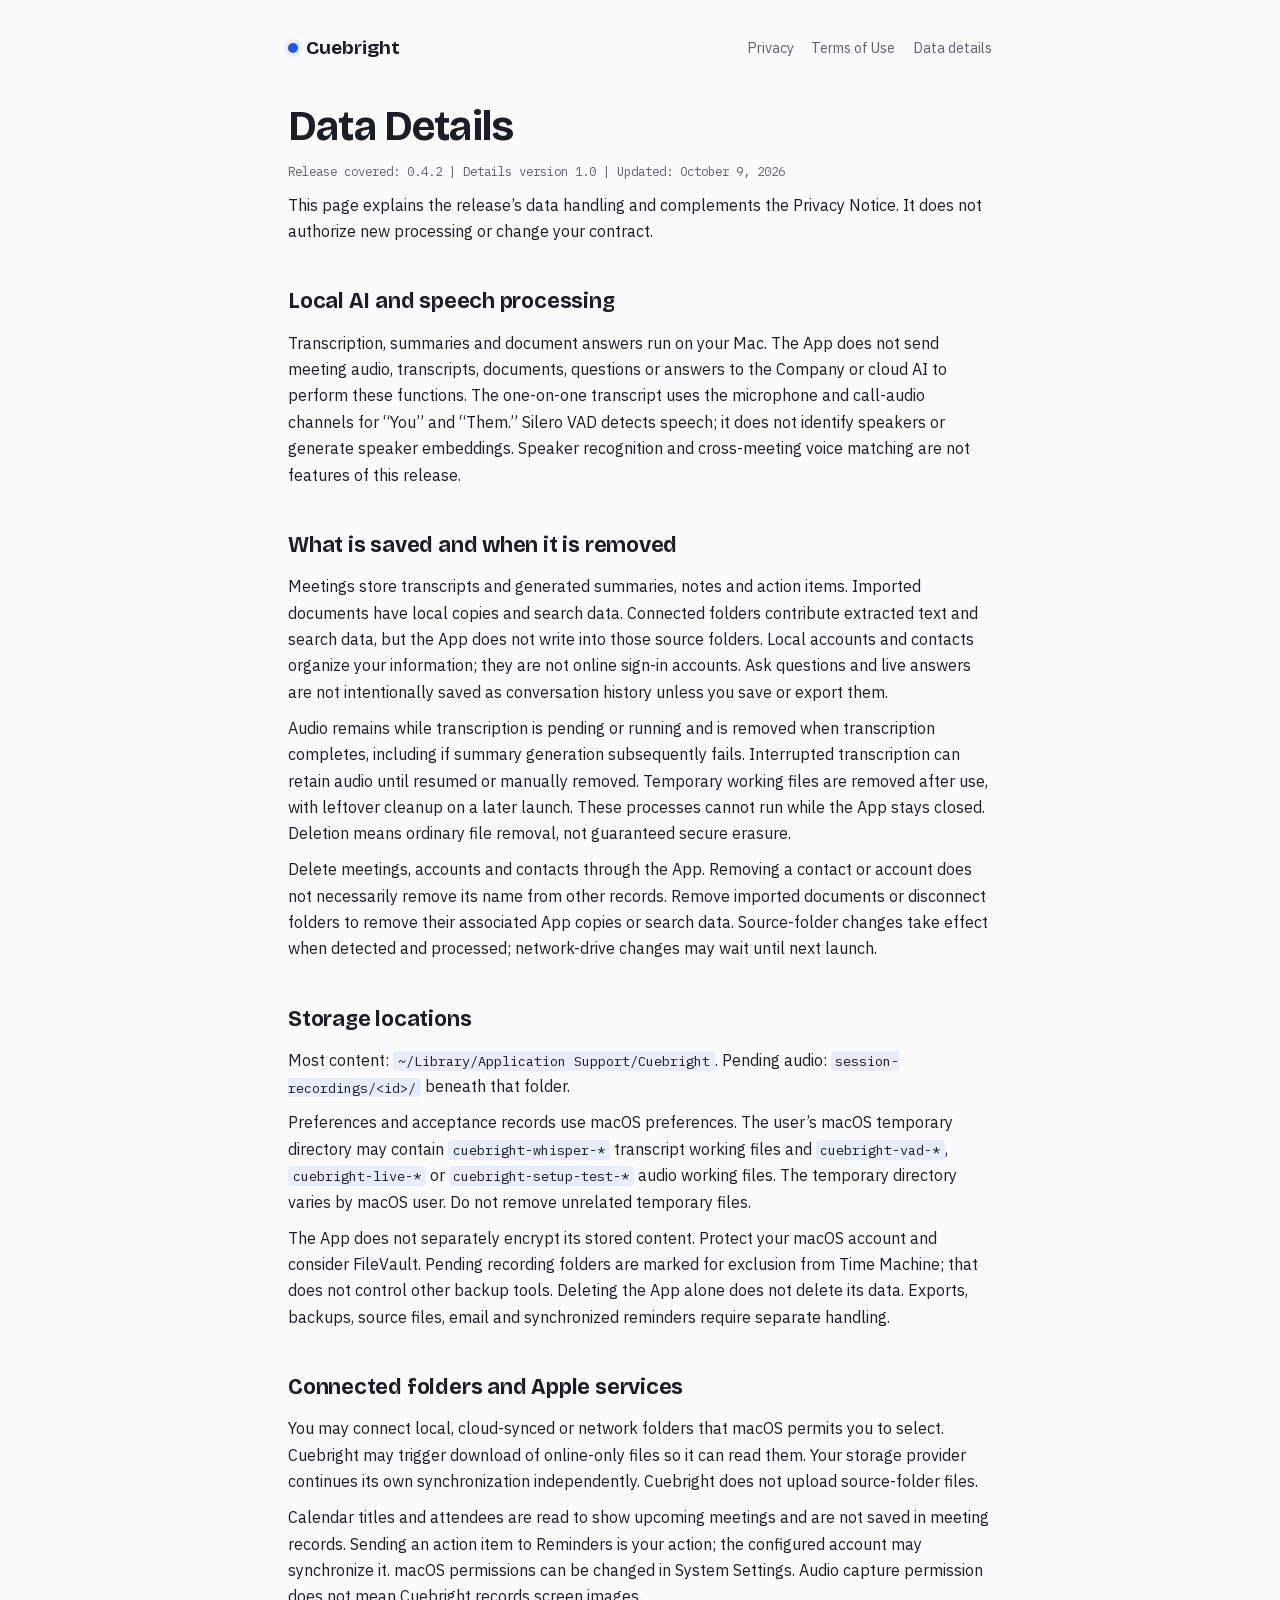
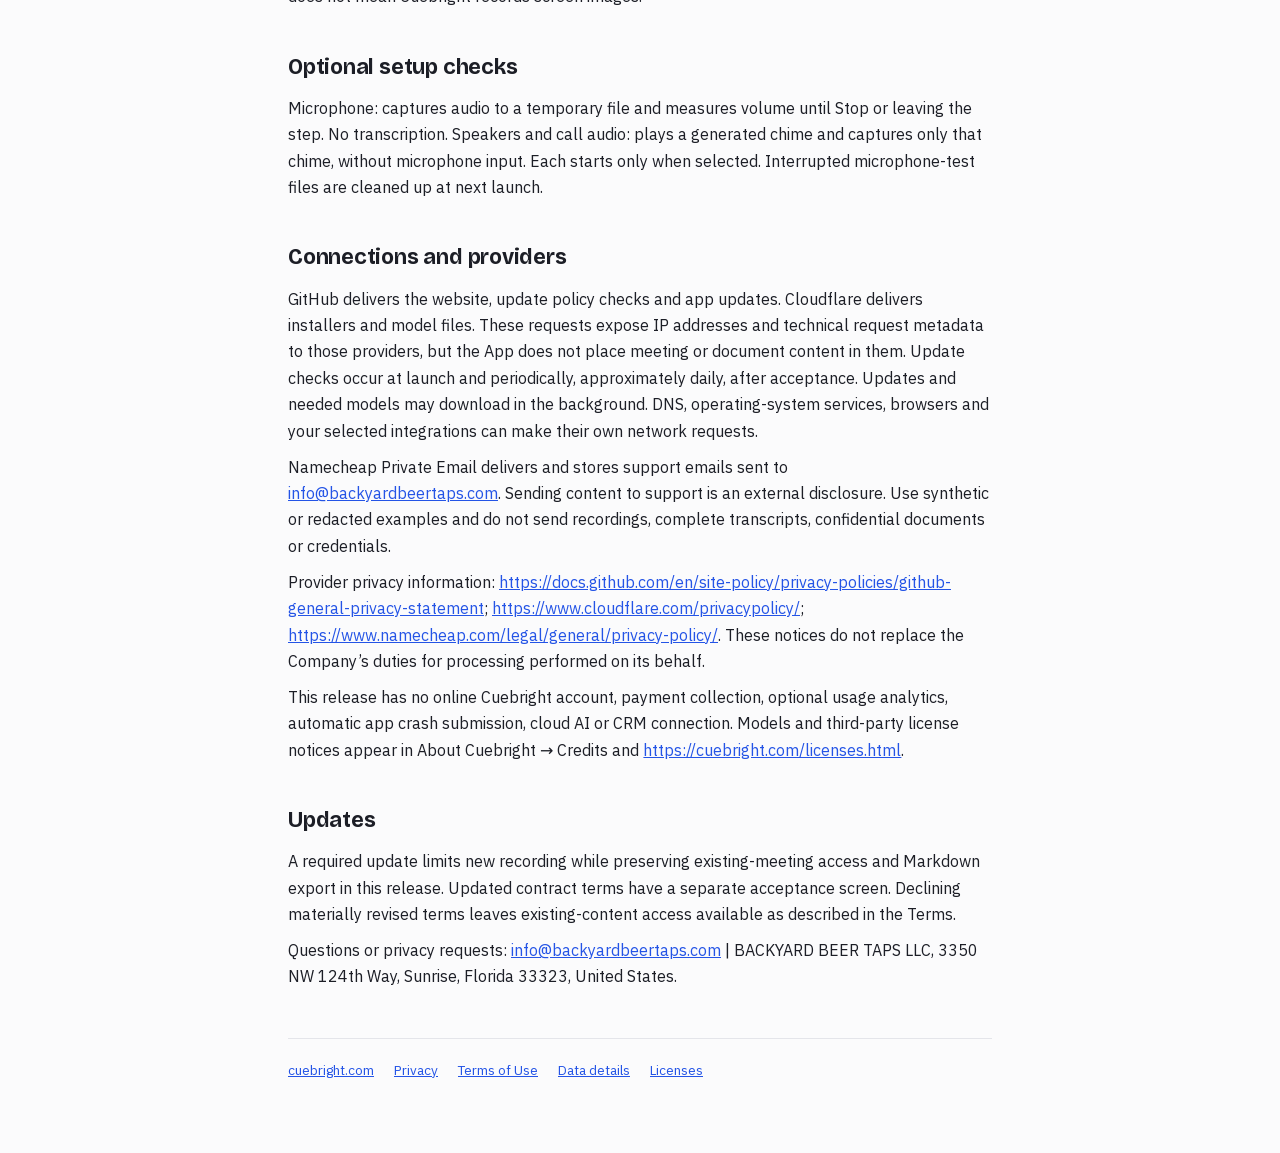
==== docs/data.html @ 8235fa13 "Website: 0.4.2; Terms of Use, Privacy Notice and Data details (effective October 9, 2026)" ====
<!doctype html>
<html lang="en">
<head>
<meta charset="utf-8">
<meta name="viewport" content="width=device-width, initial-scale=1, viewport-fit=cover">
<title>Cuebright Data Details</title>
<meta name="description" content="Release-specific details on what Cuebright stores on your Mac, what it connects to and how to remove it.">
<link rel="stylesheet" href="fonts/fonts.css">
<style>
/* Layout: one reading column with a summary box up top; same tokens as the Cuebright landing page. */
:root {
  --bg: #fbfbfc; --surface: #ffffff; --border: #e4e5ea; --text: #1c1e26; --text-2: #5f6370;
  --accent: #2454e6; --accent-wash: #e8edfc; --todo: #8a5a00; --todo-wash: #fbf0dd;
  --font-display: "Bricolage Grotesque", -apple-system, system-ui, sans-serif;
  --font-body: "IBM Plex Sans", -apple-system, system-ui, sans-serif;
  --font-mono: "IBM Plex Mono", ui-monospace, Menlo, monospace;
}
@media (prefers-color-scheme: dark) { :root:not([data-theme="light"]) {
  --bg: #1c1e22; --surface: #24262b; --border: #33353c; --text: #eef0f3; --text-2: #a3a7b0;
  --accent: #6b8ff5; --accent-wash: #1c2b52; --todo: #e8b65a; --todo-wash: #3a2c10; color-scheme: dark } }
:root[data-theme="dark"] {
  --bg: #1c1e22; --surface: #24262b; --border: #33353c; --text: #eef0f3; --text-2: #a3a7b0;
  --accent: #6b8ff5; --accent-wash: #1c2b52; --todo: #e8b65a; --todo-wash: #3a2c10; color-scheme: dark }
body { background: var(--bg); color: var(--text); font-family: var(--font-body); font-size: 1rem; line-height: 1.65; }
.wrap { max-width: 44rem; margin: 0 auto; padding-inline: max(16px, 4vw); padding-block: 1.5rem 4rem; }
a { color: var(--accent); }
:focus-visible { outline: 2px solid var(--accent); outline-offset: 3px; border-radius: 4px; }
.top { display: flex; justify-content: space-between; align-items: center; gap: 1rem; flex-wrap: wrap; margin-bottom: 2.5rem; }
.wordmark { font-family: var(--font-display); font-weight: 700; font-size: 1.2rem; text-decoration: none; color: var(--text); display: flex; align-items: center; gap: .5rem; }
.wordmark .dot { width: .65rem; height: .65rem; border-radius: 50%; background: var(--accent); box-shadow: 0 0 0 4px var(--accent-wash); }
.top nav { display: flex; gap: 1.1rem; font-size: .9rem; }
.top nav a { color: var(--text-2); text-decoration: none; }
h1 { font-family: var(--font-display); font-size: clamp(2rem, 5vw, 2.6rem); line-height: 1.1; letter-spacing: -0.02em; margin: 0; text-wrap: balance; }
.meta { font-family: var(--font-mono); font-size: .78rem; color: var(--text-2); margin-top: .75rem; }
.draft { margin-top: 1.25rem; padding: .8rem 1rem; border-radius: 10px; background: var(--todo-wash); color: var(--todo); font-size: .9rem; }
.summary { margin-top: 2rem; padding: 1.1rem 1.25rem; border: 1px solid var(--border); border-radius: 12px; background: var(--surface); }
.summary h2 { margin-top: 0; }
.summary ul { margin: .5rem 0 0; padding-left: 1.2rem; display: grid; gap: .35rem; }
h2 { font-family: var(--font-display); font-size: 1.35rem; letter-spacing: -0.01em; margin: 2.5rem 0 .6rem; text-wrap: balance; }
h3 { font-size: 1rem; margin: 1.5rem 0 .3rem; }
p, li { color: var(--text); }
p { margin: .6rem 0; }
ul { padding-left: 1.2rem; }
li { margin: .25rem 0; }
mark.todo { background: var(--todo-wash); color: var(--todo); padding: 0 .3rem; border-radius: 4px; font-weight: 500; }
.table-wrap { overflow-x: auto; margin: .8rem 0; }
table { border-collapse: collapse; width: 100%; font-size: .92rem; }
th, td { text-align: left; padding: .55rem .7rem; border-top: 1px solid var(--border); vertical-align: top; }
th { font-family: var(--font-mono); font-size: .72rem; text-transform: uppercase; letter-spacing: .06em; color: var(--text-2); font-weight: 500; }
code { font-family: var(--font-mono); font-size: .85em; background: var(--accent-wash); padding: .05rem .3rem; border-radius: 4px; }
footer { margin-top: 3rem; padding-top: 1.25rem; border-top: 1px solid var(--border); color: var(--text-2); font-size: .85rem; display: flex; gap: 1.25rem; flex-wrap: wrap; }
</style>

</head>
<body>
<div class="wrap">
  <header class="top">
    <a class="wordmark" href="./"><span class="dot" aria-hidden="true"></span>Cuebright</a>
    <nav aria-label="Legal"><a href="privacy.html">Privacy</a><a href="terms.html">Terms of Use</a><a href="data.html" aria-current="page">Data details</a></nav>
  </header>

  <main>
    <h1>Data Details</h1>
    <p class="meta">Release covered: 0.4.2 | Details version 1.0 | Updated: October 9, 2026</p>

    <p>This page explains the release’s data handling and complements the Privacy Notice. It does not authorize new processing or change your contract.</p>
    <h2 id="local-ai-and-speech-processing">Local AI and speech processing</h2>
    <p>Transcription, summaries and document answers run on your Mac. The App does not send meeting audio, transcripts, documents, questions or answers to the Company or cloud AI to perform these functions. The one-on-one transcript uses the microphone and call-audio channels for “You” and “Them.” Silero VAD detects speech; it does not identify speakers or generate speaker embeddings. Speaker recognition and cross-meeting voice matching are not features of this release.</p>
    <h2 id="what-is-saved-and-when-it-is-removed">What is saved and when it is removed</h2>
    <p>Meetings store transcripts and generated summaries, notes and action items. Imported documents have local copies and search data. Connected folders contribute extracted text and search data, but the App does not write into those source folders. Local accounts and contacts organize your information; they are not online sign-in accounts. Ask questions and live answers are not intentionally saved as conversation history unless you save or export them.</p>
    <p>Audio remains while transcription is pending or running and is removed when transcription completes, including if summary generation subsequently fails. Interrupted transcription can retain audio until resumed or manually removed. Temporary working files are removed after use, with leftover cleanup on a later launch. These processes cannot run while the App stays closed. Deletion means ordinary file removal, not guaranteed secure erasure.</p>
    <p>Delete meetings, accounts and contacts through the App. Removing a contact or account does not necessarily remove its name from other records. Remove imported documents or disconnect folders to remove their associated App copies or search data. Source-folder changes take effect when detected and processed; network-drive changes may wait until next launch.</p>
    <h2 id="storage-locations">Storage locations</h2>
    <p>Most content: <code>~/Library/Application Support/Cuebright</code>. Pending audio: <code>session-recordings/&lt;id&gt;/</code> beneath that folder.</p>
    <p>Preferences and acceptance records use macOS preferences. The user’s macOS temporary directory may contain <code>cuebright-whisper-*</code> transcript working files and <code>cuebright-vad-*</code>, <code>cuebright-live-*</code> or <code>cuebright-setup-test-*</code> audio working files. The temporary directory varies by macOS user. Do not remove unrelated temporary files.</p>
    <p>The App does not separately encrypt its stored content. Protect your macOS account and consider FileVault. Pending recording folders are marked for exclusion from Time Machine; that does not control other backup tools. Deleting the App alone does not delete its data. Exports, backups, source files, email and synchronized reminders require separate handling.</p>
    <h2 id="connected-folders-and-apple-services">Connected folders and Apple services</h2>
    <p>You may connect local, cloud-synced or network folders that macOS permits you to select. Cuebright may trigger download of online-only files so it can read them. Your storage provider continues its own synchronization independently. Cuebright does not upload source-folder files.</p>
    <p>Calendar titles and attendees are read to show upcoming meetings and are not saved in meeting records. Sending an action item to Reminders is your action; the configured account may synchronize it. macOS permissions can be changed in System Settings. Audio capture permission does not mean Cuebright records screen images.</p>
    <h2 id="optional-setup-checks">Optional setup checks</h2>
    <p>Microphone: captures audio to a temporary file and measures volume until Stop or leaving the step. No transcription. Speakers and call audio: plays a generated chime and captures only that chime, without microphone input. Each starts only when selected. Interrupted microphone-test files are cleaned up at next launch.</p>
    <h2 id="connections-and-providers">Connections and providers</h2>
    <p>GitHub delivers the website, update policy checks and app updates. Cloudflare delivers installers and model files. These requests expose IP addresses and technical request metadata to those providers, but the App does not place meeting or document content in them. Update checks occur at launch and periodically, approximately daily, after acceptance. Updates and needed models may download in the background. DNS, operating-system services, browsers and your selected integrations can make their own network requests.</p>
    <p>Namecheap Private Email delivers and stores support emails sent to <a href="mailto:info@backyardbeertaps.com">info@backyardbeertaps.com</a>. Sending content to support is an external disclosure. Use synthetic or redacted examples and do not send recordings, complete transcripts, confidential documents or credentials.</p>
    <p>Provider privacy information: <a href="https://docs.github.com/en/site-policy/privacy-policies/github-general-privacy-statement">https://docs.github.com/en/site-policy/privacy-policies/github-general-privacy-statement</a>; <a href="https://www.cloudflare.com/privacypolicy/">https://www.cloudflare.com/privacypolicy/</a>; <a href="https://www.namecheap.com/legal/general/privacy-policy/">https://www.namecheap.com/legal/general/privacy-policy/</a>. These notices do not replace the Company’s duties for processing performed on its behalf.</p>
    <p>This release has no online Cuebright account, payment collection, optional usage analytics, automatic app crash submission, cloud AI or CRM connection. Models and third-party license notices appear in About Cuebright → Credits and <a href="https://cuebright.com/licenses.html">https://cuebright.com/licenses.html</a>.</p>
    <h2 id="updates">Updates</h2>
    <p>A required update limits new recording while preserving existing-meeting access and Markdown export in this release. Updated contract terms have a separate acceptance screen. Declining materially revised terms leaves existing-content access available as described in the Terms.</p>
    <p>Questions or privacy requests: <a href="mailto:info@backyardbeertaps.com">info@backyardbeertaps.com</a> | BACKYARD BEER TAPS LLC, 3350 NW 124th Way, Sunrise, Florida 33323, United States.</p>
  </main>

  <footer><a href="./">cuebright.com</a><a href="privacy.html">Privacy</a><a href="terms.html">Terms of Use</a><a href="data.html">Data details</a><a href="licenses.html">Licenses</a></footer>
</div>

</body>
</html>
---- docs/fonts/fonts.css ----
/* Self-hosted Google Fonts (SIL Open Font License 1.1, see OFL-*.txt). Latin + Latin Extended only. */
/* Bricolage Grotesque 500 latin-ext */
@font-face {
  font-family: 'Bricolage Grotesque';
  font-style: normal;
  font-weight: 500;
  font-stretch: 100%;
  font-display: swap;
  src: url(bricolage-grotesque-latin-ext-10d6a5.woff2) format('woff2');
  unicode-range: U+0100-02BA, U+02BD-02C5, U+02C7-02CC, U+02CE-02D7, U+02DD-02FF, U+0304, U+0308, U+0329, U+1D00-1DBF, U+1E00-1E9F, U+1EF2-1EFF, U+2020, U+20A0-20AB, U+20AD-20C4, U+2113, U+2C60-2C7F, U+A720-A7FF;
}
/* Bricolage Grotesque 500 latin */
@font-face {
  font-family: 'Bricolage Grotesque';
  font-style: normal;
  font-weight: 500;
  font-stretch: 100%;
  font-display: swap;
  src: url(bricolage-grotesque-latin-3b58e8.woff2) format('woff2');
  unicode-range: U+0000-00FF, U+0131, U+0152-0153, U+02BB-02BC, U+02C6, U+02DA, U+02DC, U+0304, U+0308, U+0329, U+2000-206F, U+20AC, U+2122, U+2191, U+2193, U+2212, U+2215, U+FEFF, U+FFFD;
}
/* Bricolage Grotesque 700 latin-ext */
@font-face {
  font-family: 'Bricolage Grotesque';
  font-style: normal;
  font-weight: 700;
  font-stretch: 100%;
  font-display: swap;
  src: url(bricolage-grotesque-latin-ext-10d6a5.woff2) format('woff2');
  unicode-range: U+0100-02BA, U+02BD-02C5, U+02C7-02CC, U+02CE-02D7, U+02DD-02FF, U+0304, U+0308, U+0329, U+1D00-1DBF, U+1E00-1E9F, U+1EF2-1EFF, U+2020, U+20A0-20AB, U+20AD-20C4, U+2113, U+2C60-2C7F, U+A720-A7FF;
}
/* Bricolage Grotesque 700 latin */
@font-face {
  font-family: 'Bricolage Grotesque';
  font-style: normal;
  font-weight: 700;
  font-stretch: 100%;
  font-display: swap;
  src: url(bricolage-grotesque-latin-3b58e8.woff2) format('woff2');
  unicode-range: U+0000-00FF, U+0131, U+0152-0153, U+02BB-02BC, U+02C6, U+02DA, U+02DC, U+0304, U+0308, U+0329, U+2000-206F, U+20AC, U+2122, U+2191, U+2193, U+2212, U+2215, U+FEFF, U+FFFD;
}
/* IBM Plex Mono 400 latin-ext */
@font-face {
  font-family: 'IBM Plex Mono';
  font-style: normal;
  font-weight: 400;
  font-display: swap;
  src: url(ibm-plex-mono-latin-ext-7963a1.woff2) format('woff2');
  unicode-range: U+0100-02BA, U+02BD-02C5, U+02C7-02CC, U+02CE-02D7, U+02DD-02FF, U+0304, U+0308, U+0329, U+1D00-1DBF, U+1E00-1E9F, U+1EF2-1EFF, U+2020, U+20A0-20AB, U+20AD-20C4, U+2113, U+2C60-2C7F, U+A720-A7FF;
}
/* IBM Plex Mono 400 latin */
@font-face {
  font-family: 'IBM Plex Mono';
  font-style: normal;
  font-weight: 400;
  font-display: swap;
  src: url(ibm-plex-mono-latin-bc87d8.woff2) format('woff2');
  unicode-range: U+0000-00FF, U+0131, U+0152-0153, U+02BB-02BC, U+02C6, U+02DA, U+02DC, U+0304, U+0308, U+0329, U+2000-206F, U+20AC, U+2122, U+2191, U+2193, U+2212, U+2215, U+FEFF, U+FFFD;
}
/* IBM Plex Mono 500 latin-ext */
@font-face {
  font-family: 'IBM Plex Mono';
  font-style: normal;
  font-weight: 500;
  font-display: swap;
  src: url(ibm-plex-mono-latin-ext-25040c.woff2) format('woff2');
  unicode-range: U+0100-02BA, U+02BD-02C5, U+02C7-02CC, U+02CE-02D7, U+02DD-02FF, U+0304, U+0308, U+0329, U+1D00-1DBF, U+1E00-1E9F, U+1EF2-1EFF, U+2020, U+20A0-20AB, U+20AD-20C4, U+2113, U+2C60-2C7F, U+A720-A7FF;
}
/* IBM Plex Mono 500 latin */
@font-face {
  font-family: 'IBM Plex Mono';
  font-style: normal;
  font-weight: 500;
  font-display: swap;
  src: url(ibm-plex-mono-latin-a80b2c.woff2) format('woff2');
  unicode-range: U+0000-00FF, U+0131, U+0152-0153, U+02BB-02BC, U+02C6, U+02DA, U+02DC, U+0304, U+0308, U+0329, U+2000-206F, U+20AC, U+2122, U+2191, U+2193, U+2212, U+2215, U+FEFF, U+FFFD;
}
/* IBM Plex Sans 400 latin-ext */
@font-face {
  font-family: 'IBM Plex Sans';
  font-style: normal;
  font-weight: 400;
  font-stretch: 100%;
  font-display: swap;
  src: url(ibm-plex-sans-latin-ext-effb1e.woff2) format('woff2');
  unicode-range: U+0100-02BA, U+02BD-02C5, U+02C7-02CC, U+02CE-02D7, U+02DD-02FF, U+0304, U+0308, U+0329, U+1D00-1DBF, U+1E00-1E9F, U+1EF2-1EFF, U+2020, U+20A0-20AB, U+20AD-20C4, U+2113, U+2C60-2C7F, U+A720-A7FF;
}
/* IBM Plex Sans 400 latin */
@font-face {
  font-family: 'IBM Plex Sans';
  font-style: normal;
  font-weight: 400;
  font-stretch: 100%;
  font-display: swap;
  src: url(ibm-plex-sans-latin-f66677.woff2) format('woff2');
  unicode-range: U+0000-00FF, U+0131, U+0152-0153, U+02BB-02BC, U+02C6, U+02DA, U+02DC, U+0304, U+0308, U+0329, U+2000-206F, U+20AC, U+2122, U+2191, U+2193, U+2212, U+2215, U+FEFF, U+FFFD;
}
/* IBM Plex Sans 500 latin-ext */
@font-face {
  font-family: 'IBM Plex Sans';
  font-style: normal;
  font-weight: 500;
  font-stretch: 100%;
  font-display: swap;
  src: url(ibm-plex-sans-latin-ext-effb1e.woff2) format('woff2');
  unicode-range: U+0100-02BA, U+02BD-02C5, U+02C7-02CC, U+02CE-02D7, U+02DD-02FF, U+0304, U+0308, U+0329, U+1D00-1DBF, U+1E00-1E9F, U+1EF2-1EFF, U+2020, U+20A0-20AB, U+20AD-20C4, U+2113, U+2C60-2C7F, U+A720-A7FF;
}
/* IBM Plex Sans 500 latin */
@font-face {
  font-family: 'IBM Plex Sans';
  font-style: normal;
  font-weight: 500;
  font-stretch: 100%;
  font-display: swap;
  src: url(ibm-plex-sans-latin-f66677.woff2) format('woff2');
  unicode-range: U+0000-00FF, U+0131, U+0152-0153, U+02BB-02BC, U+02C6, U+02DA, U+02DC, U+0304, U+0308, U+0329, U+2000-206F, U+20AC, U+2122, U+2191, U+2193, U+2212, U+2215, U+FEFF, U+FFFD;
}
/* IBM Plex Sans 600 latin-ext */
@font-face {
  font-family: 'IBM Plex Sans';
  font-style: normal;
  font-weight: 600;
  font-stretch: 100%;
  font-display: swap;
  src: url(ibm-plex-sans-latin-ext-effb1e.woff2) format('woff2');
  unicode-range: U+0100-02BA, U+02BD-02C5, U+02C7-02CC, U+02CE-02D7, U+02DD-02FF, U+0304, U+0308, U+0329, U+1D00-1DBF, U+1E00-1E9F, U+1EF2-1EFF, U+2020, U+20A0-20AB, U+20AD-20C4, U+2113, U+2C60-2C7F, U+A720-A7FF;
}
/* IBM Plex Sans 600 latin */
@font-face {
  font-family: 'IBM Plex Sans';
  font-style: normal;
  font-weight: 600;
  font-stretch: 100%;
  font-display: swap;
  src: url(ibm-plex-sans-latin-f66677.woff2) format('woff2');
  unicode-range: U+0000-00FF, U+0131, U+0152-0153, U+02BB-02BC, U+02C6, U+02DA, U+02DC, U+0304, U+0308, U+0329, U+2000-206F, U+20AC, U+2122, U+2191, U+2193, U+2212, U+2215, U+FEFF, U+FFFD;
}
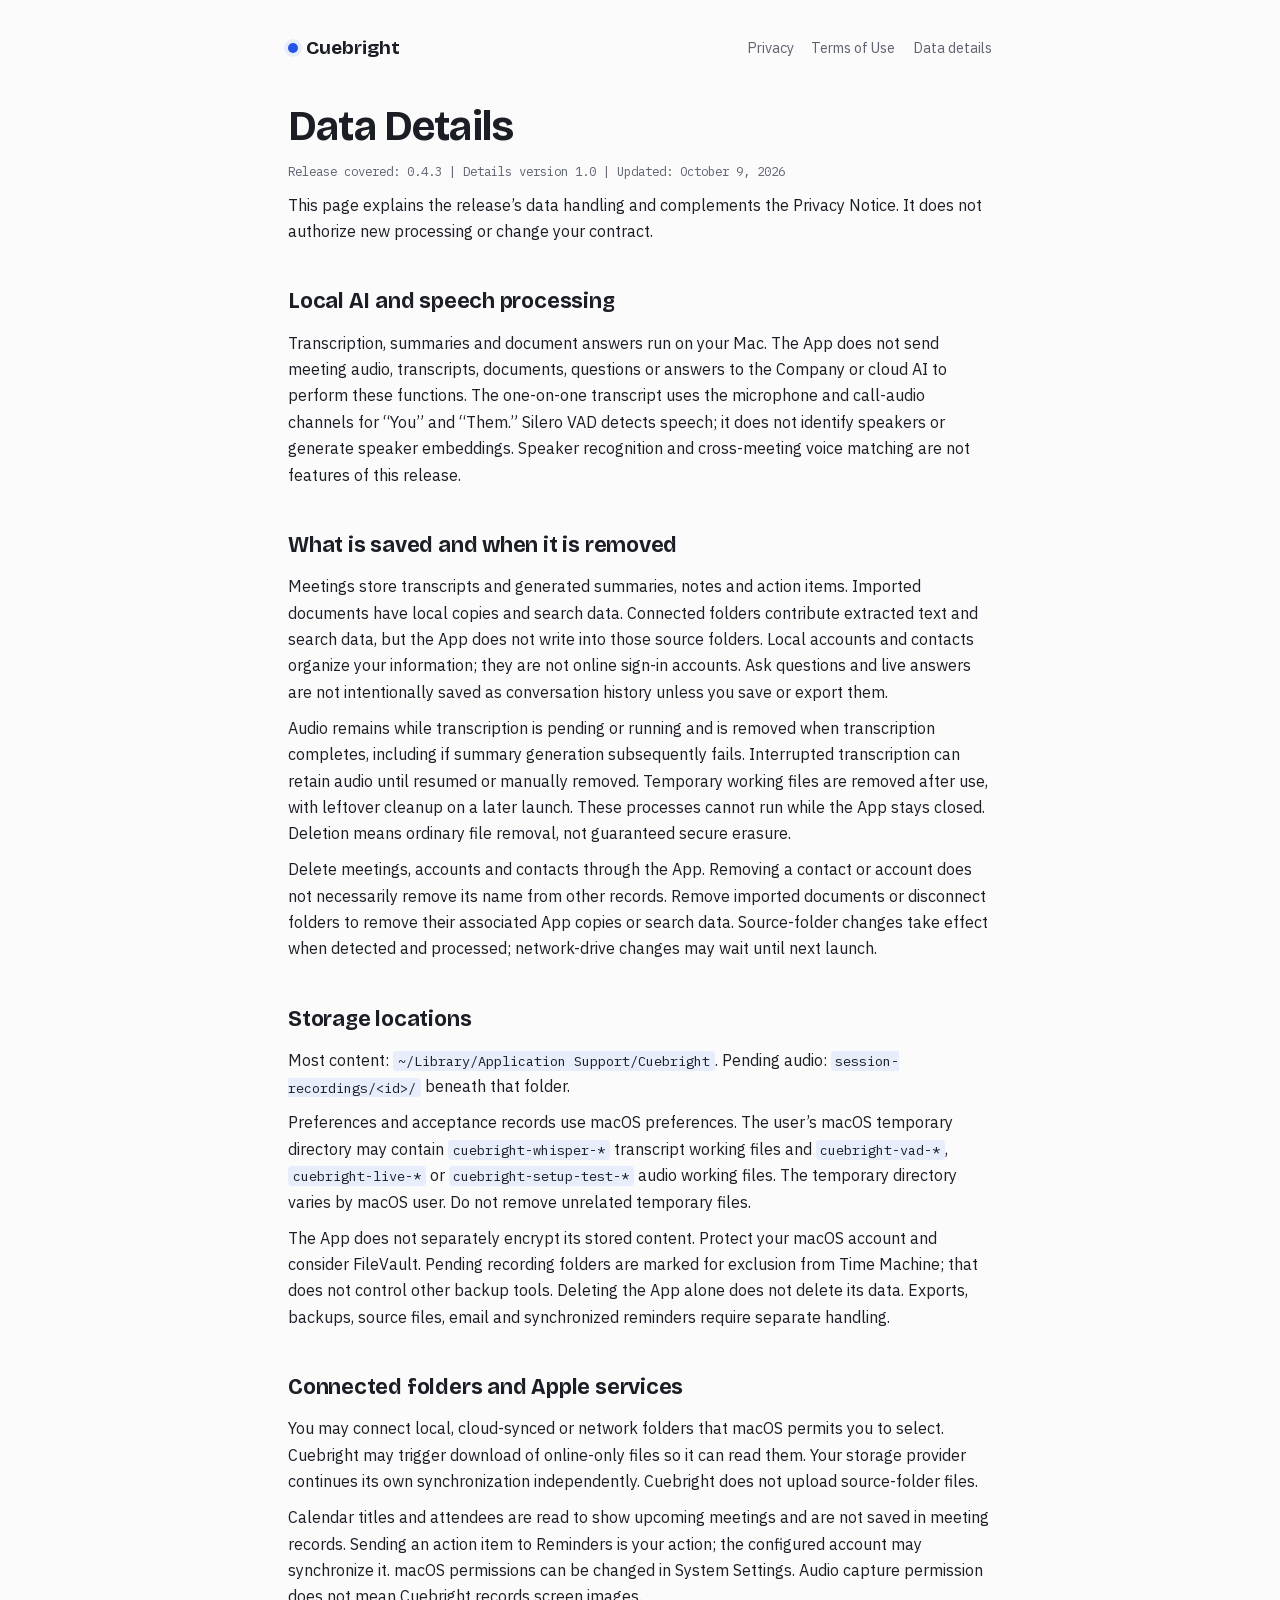
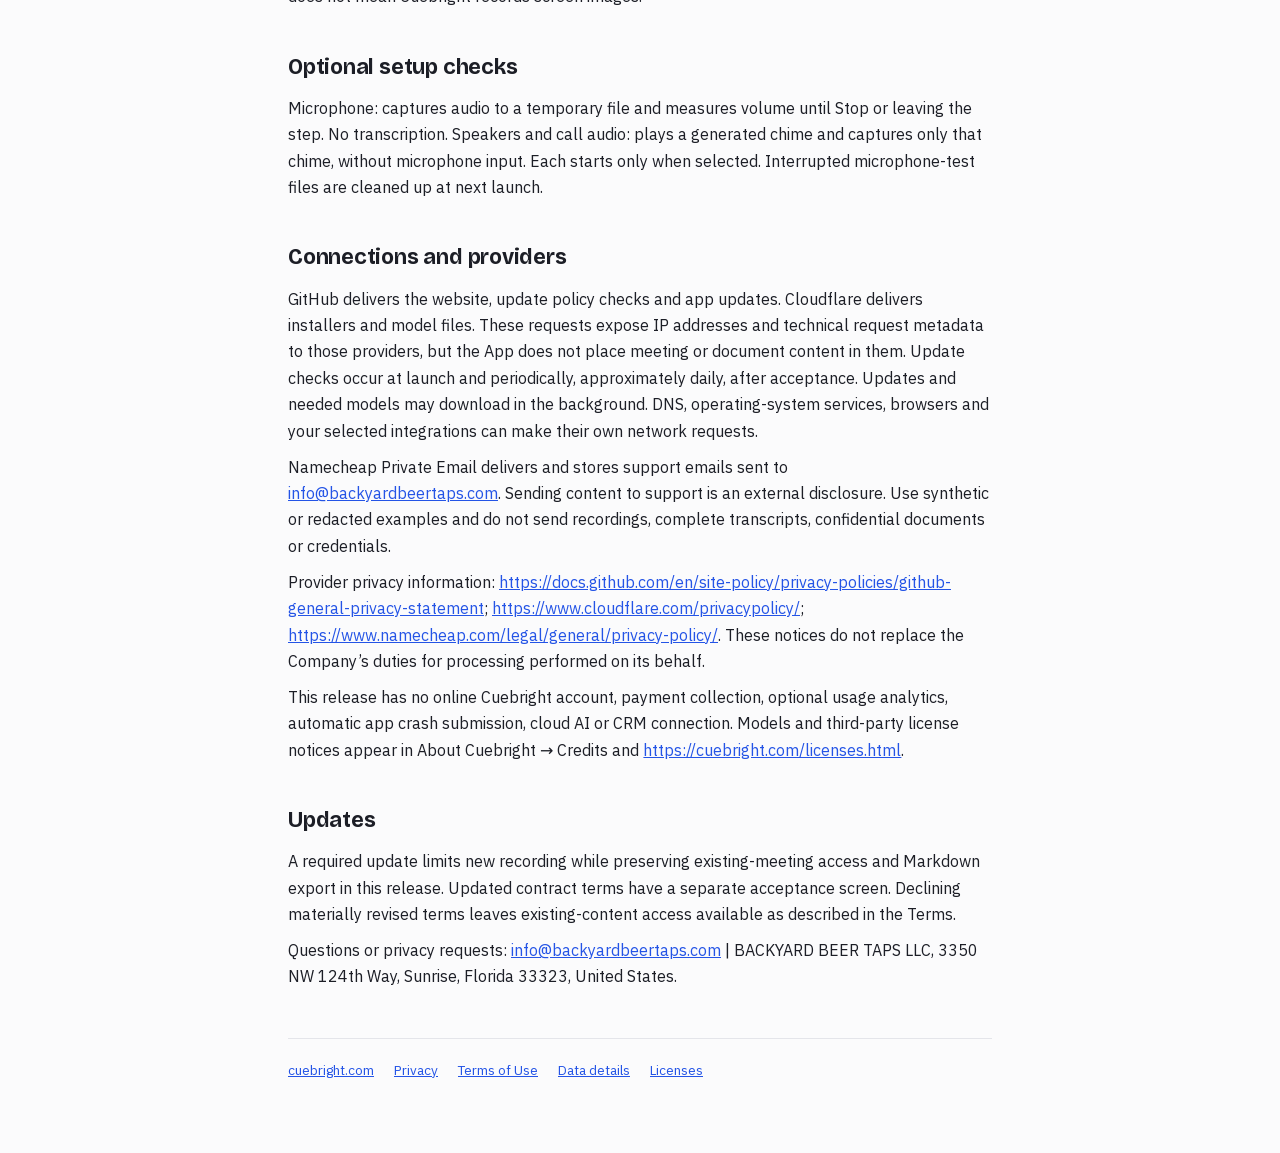
==== commit 68bbdd7a: "Website: 0.4.3; Data Details covers 0.4.3" ====
--- a/docs/data.html
+++ b/docs/data.html
@@ -61,7 +61,7 @@
 
   <main>
     <h1>Data Details</h1>
-    <p class="meta">Release covered: 0.4.2 | Details version 1.0 | Updated: October 9, 2026</p>
+    <p class="meta">Release covered: 0.4.3 | Details version 1.0 | Updated: October 9, 2026</p>
 
     <p>This page explains the release’s data handling and complements the Privacy Notice. It does not authorize new processing or change your contract.</p>
     <h2 id="local-ai-and-speech-processing">Local AI and speech processing</h2>
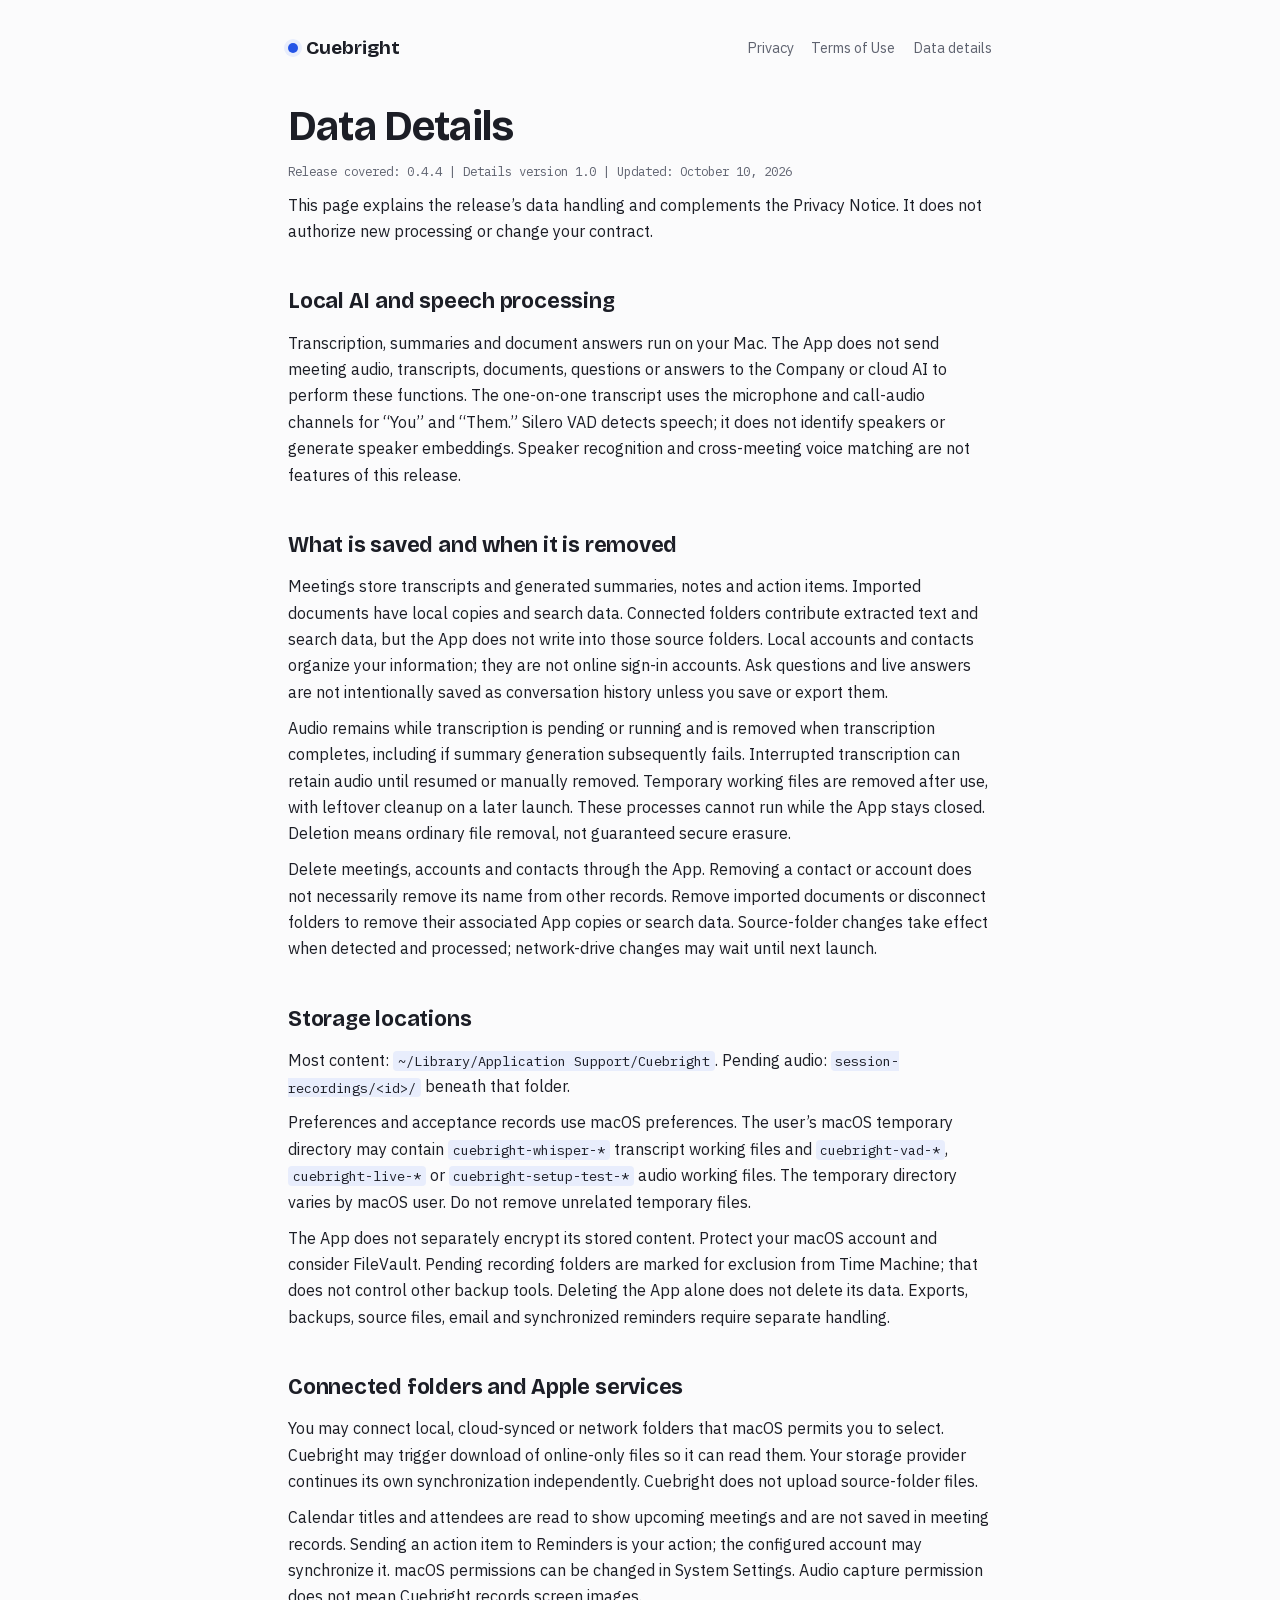
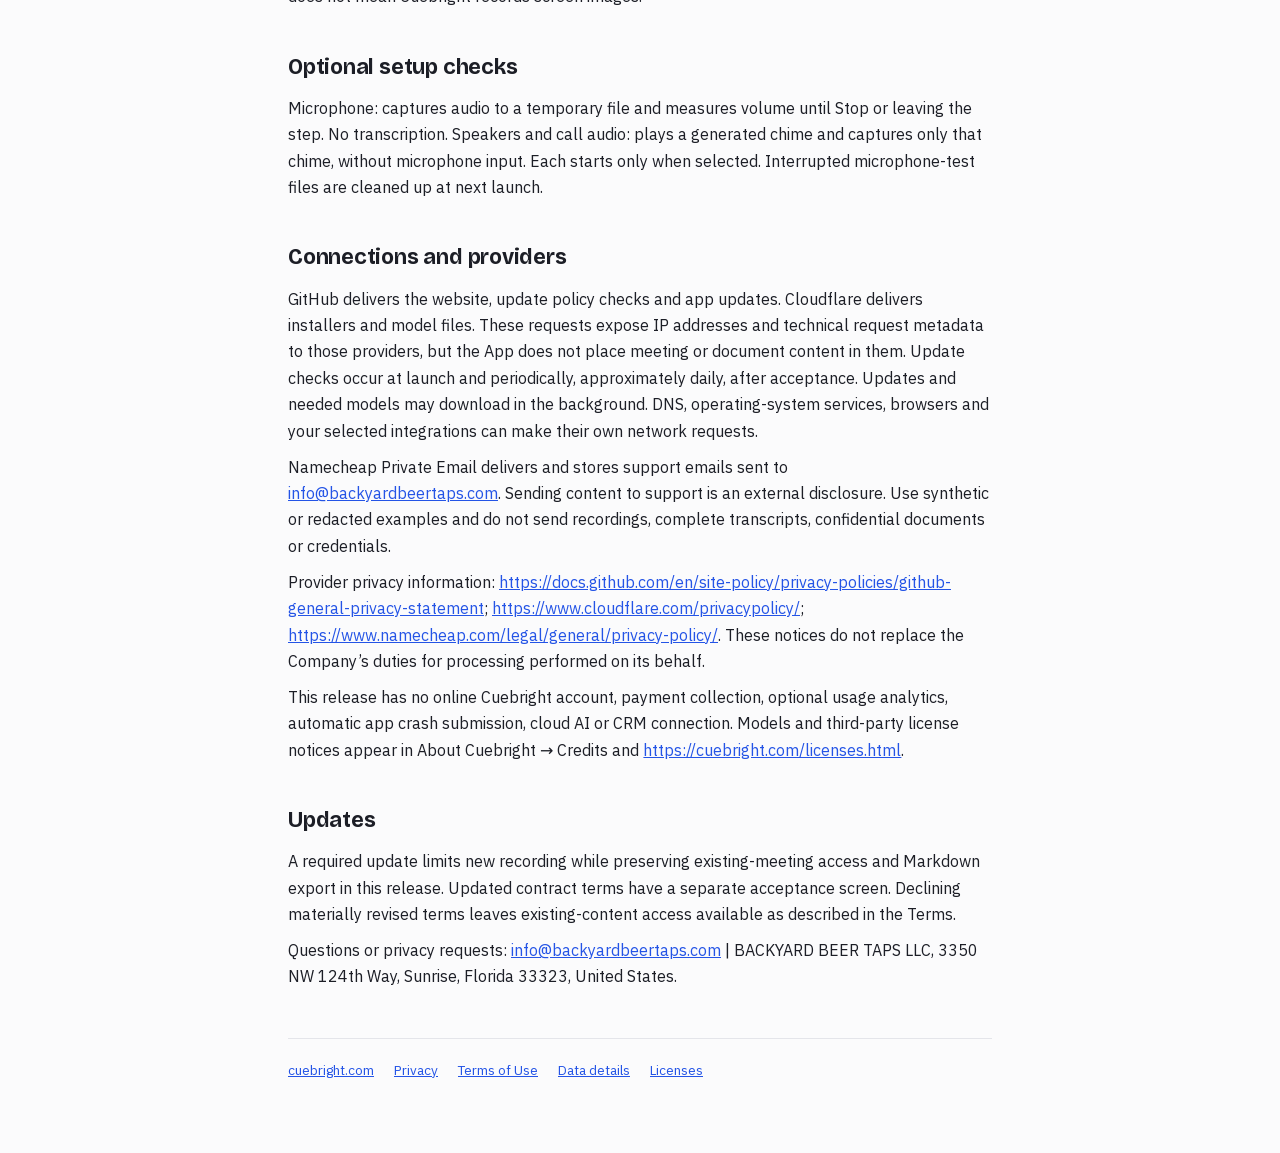
==== commit 0aa03795: "Website: 0.4.4 (macOS 14), corrected disk space and features; README wording" ====
--- a/docs/data.html
+++ b/docs/data.html
@@ -61,7 +61,7 @@
 
   <main>
     <h1>Data Details</h1>
-    <p class="meta">Release covered: 0.4.3 | Details version 1.0 | Updated: October 9, 2026</p>
+    <p class="meta">Release covered: 0.4.4 | Details version 1.0 | Updated: October 10, 2026</p>
 
     <p>This page explains the release’s data handling and complements the Privacy Notice. It does not authorize new processing or change your contract.</p>
     <h2 id="local-ai-and-speech-processing">Local AI and speech processing</h2>
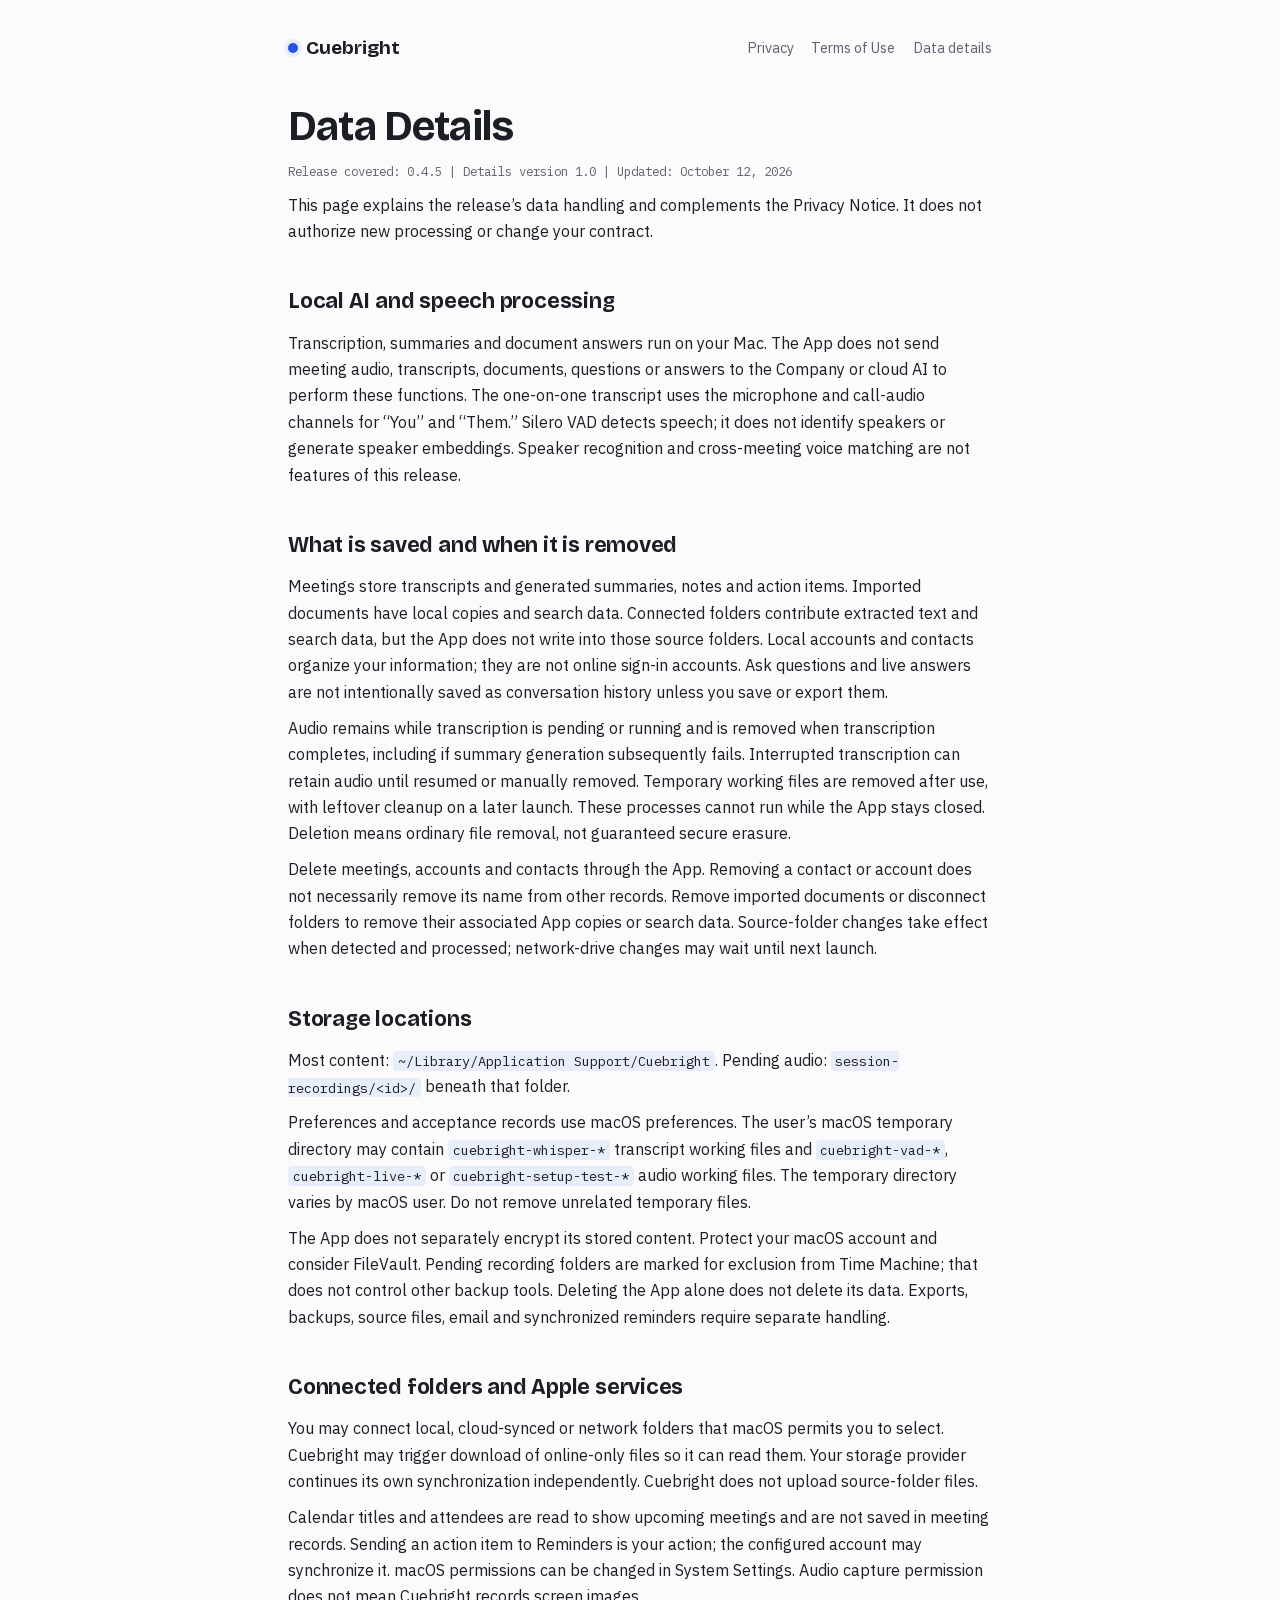
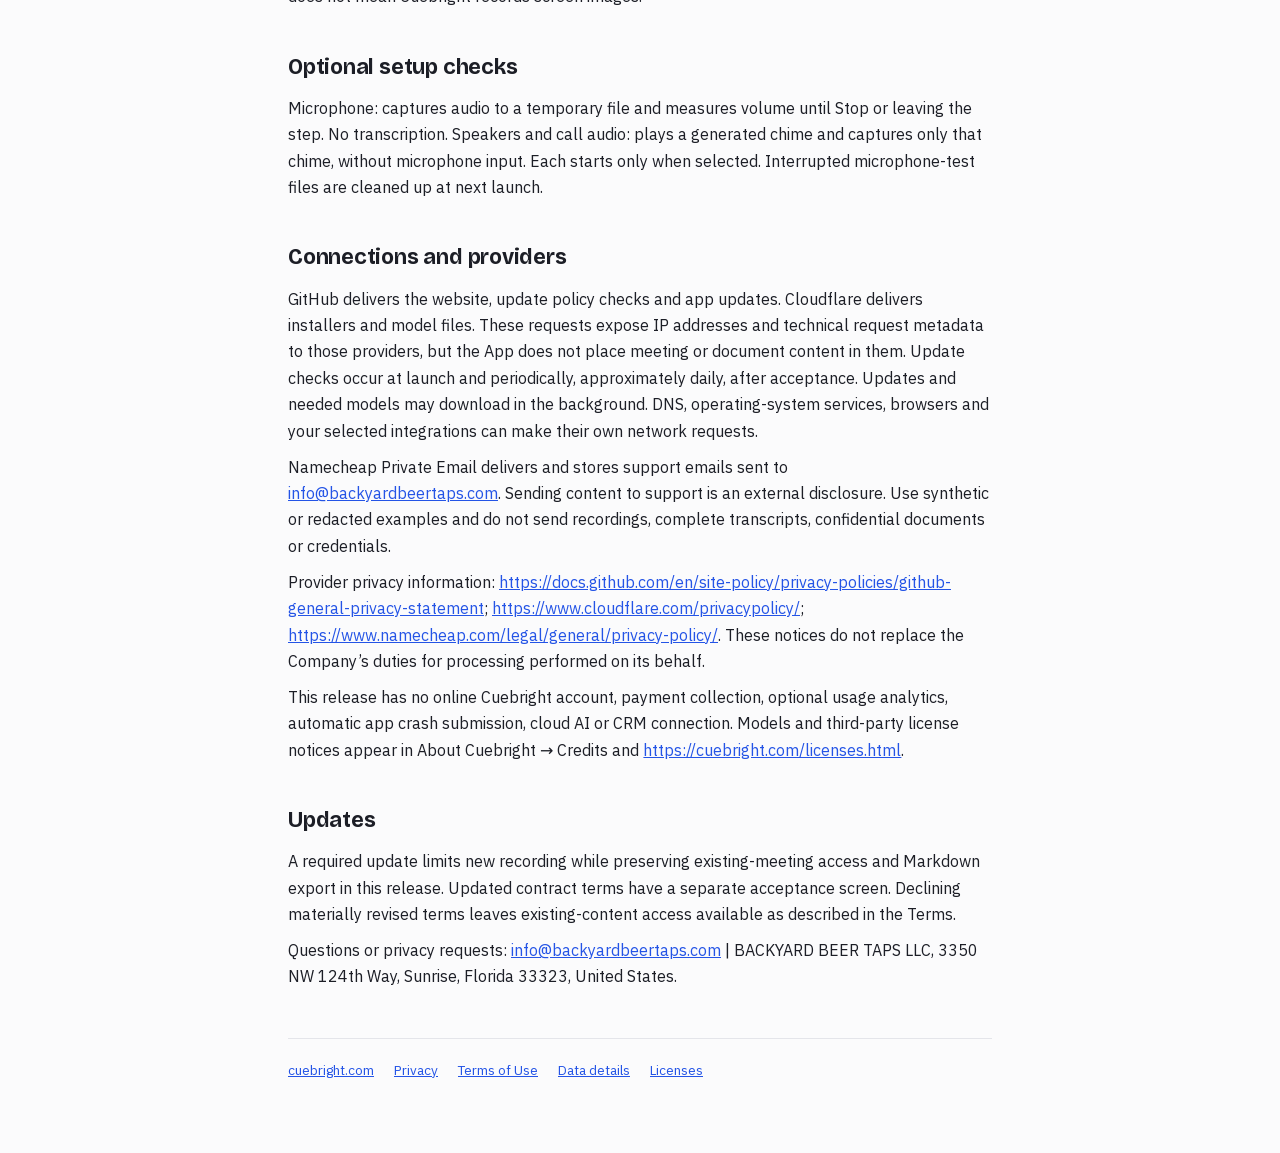
==== commit 6b289e87: "Website: 0.4.5 (download link, Data Details release)" ====
--- a/docs/data.html
+++ b/docs/data.html
@@ -61,7 +61,7 @@
 
   <main>
     <h1>Data Details</h1>
-    <p class="meta">Release covered: 0.4.4 | Details version 1.0 | Updated: October 10, 2026</p>
+    <p class="meta">Release covered: 0.4.5 | Details version 1.0 | Updated: October 12, 2026</p>
 
     <p>This page explains the release’s data handling and complements the Privacy Notice. It does not authorize new processing or change your contract.</p>
     <h2 id="local-ai-and-speech-processing">Local AI and speech processing</h2>
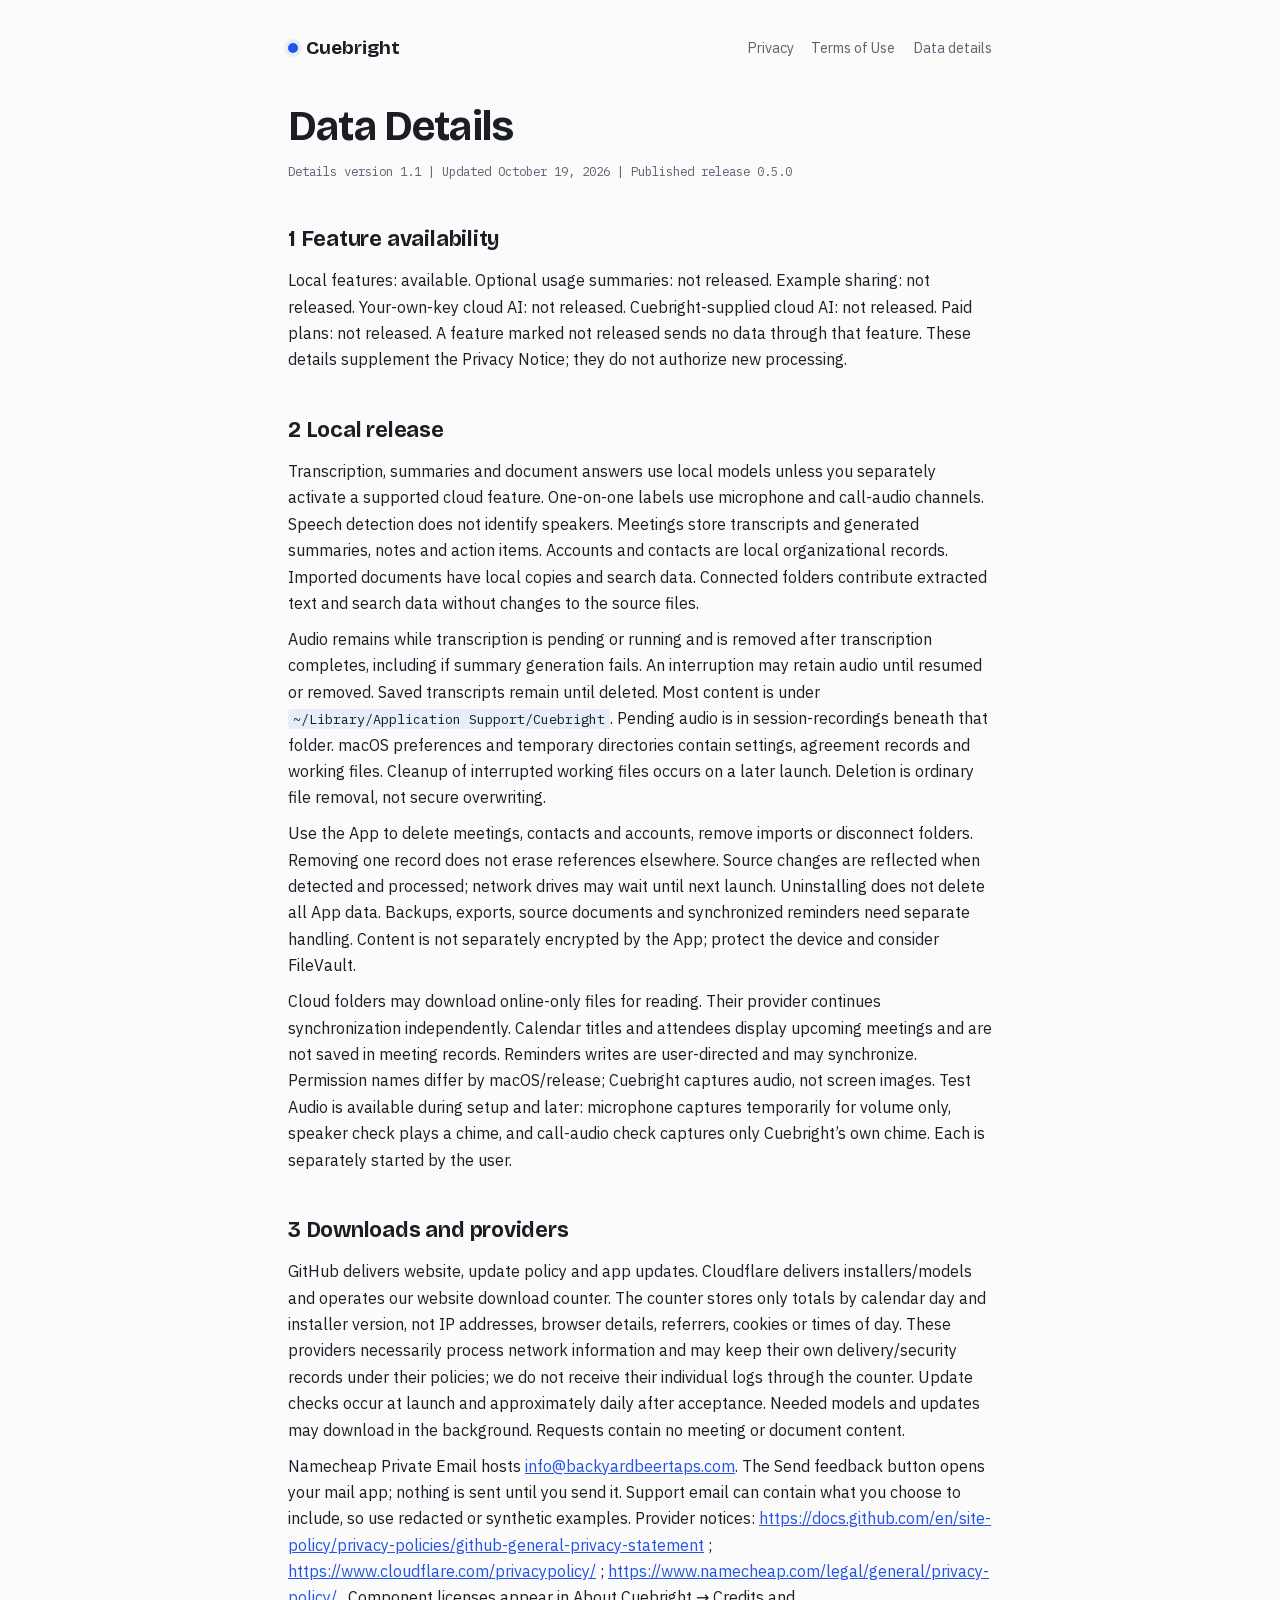
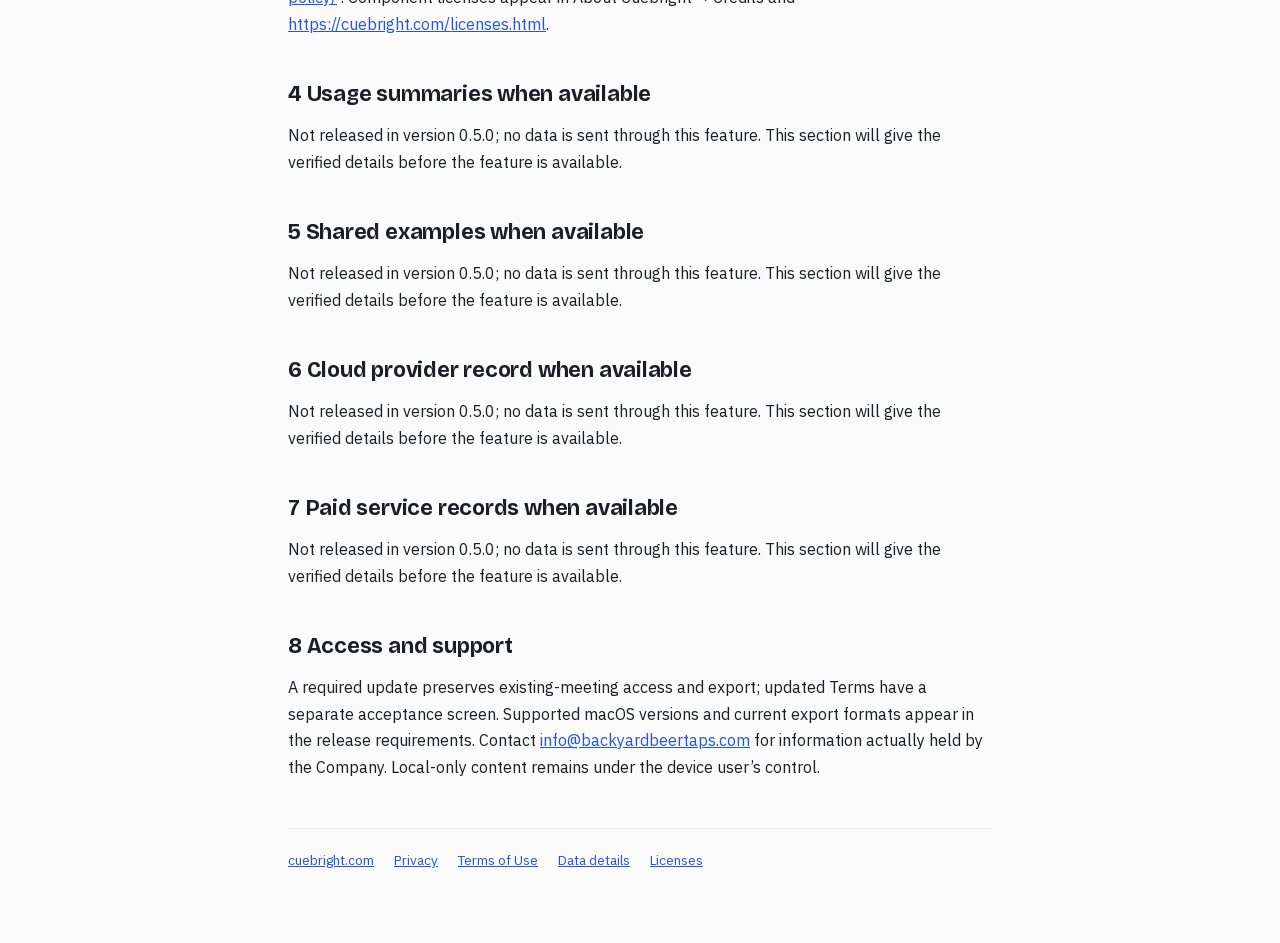
==== commit 35f85f10: "Website and legal pages for Cuebright 0.5.0 (Terms, Privacy Notice and Data Details 1.1, effective O" ====
--- a/docs/data.html
+++ b/docs/data.html
@@ -61,32 +61,28 @@
 
   <main>
     <h1>Data Details</h1>
-    <p class="meta">Release covered: 0.4.5 | Details version 1.0 | Updated: October 12, 2026</p>
+    <p class="meta">Details version 1.1 | Updated October 19, 2026 | Published release 0.5.0</p>
 
-    <p>This page explains the release’s data handling and complements the Privacy Notice. It does not authorize new processing or change your contract.</p>
-    <h2 id="local-ai-and-speech-processing">Local AI and speech processing</h2>
-    <p>Transcription, summaries and document answers run on your Mac. The App does not send meeting audio, transcripts, documents, questions or answers to the Company or cloud AI to perform these functions. The one-on-one transcript uses the microphone and call-audio channels for “You” and “Them.” Silero VAD detects speech; it does not identify speakers or generate speaker embeddings. Speaker recognition and cross-meeting voice matching are not features of this release.</p>
-    <h2 id="what-is-saved-and-when-it-is-removed">What is saved and when it is removed</h2>
-    <p>Meetings store transcripts and generated summaries, notes and action items. Imported documents have local copies and search data. Connected folders contribute extracted text and search data, but the App does not write into those source folders. Local accounts and contacts organize your information; they are not online sign-in accounts. Ask questions and live answers are not intentionally saved as conversation history unless you save or export them.</p>
-    <p>Audio remains while transcription is pending or running and is removed when transcription completes, including if summary generation subsequently fails. Interrupted transcription can retain audio until resumed or manually removed. Temporary working files are removed after use, with leftover cleanup on a later launch. These processes cannot run while the App stays closed. Deletion means ordinary file removal, not guaranteed secure erasure.</p>
-    <p>Delete meetings, accounts and contacts through the App. Removing a contact or account does not necessarily remove its name from other records. Remove imported documents or disconnect folders to remove their associated App copies or search data. Source-folder changes take effect when detected and processed; network-drive changes may wait until next launch.</p>
-    <h2 id="storage-locations">Storage locations</h2>
-    <p>Most content: <code>~/Library/Application Support/Cuebright</code>. Pending audio: <code>session-recordings/&lt;id&gt;/</code> beneath that folder.</p>
-    <p>Preferences and acceptance records use macOS preferences. The user’s macOS temporary directory may contain <code>cuebright-whisper-*</code> transcript working files and <code>cuebright-vad-*</code>, <code>cuebright-live-*</code> or <code>cuebright-setup-test-*</code> audio working files. The temporary directory varies by macOS user. Do not remove unrelated temporary files.</p>
-    <p>The App does not separately encrypt its stored content. Protect your macOS account and consider FileVault. Pending recording folders are marked for exclusion from Time Machine; that does not control other backup tools. Deleting the App alone does not delete its data. Exports, backups, source files, email and synchronized reminders require separate handling.</p>
-    <h2 id="connected-folders-and-apple-services">Connected folders and Apple services</h2>
-    <p>You may connect local, cloud-synced or network folders that macOS permits you to select. Cuebright may trigger download of online-only files so it can read them. Your storage provider continues its own synchronization independently. Cuebright does not upload source-folder files.</p>
-    <p>Calendar titles and attendees are read to show upcoming meetings and are not saved in meeting records. Sending an action item to Reminders is your action; the configured account may synchronize it. macOS permissions can be changed in System Settings. Audio capture permission does not mean Cuebright records screen images.</p>
-    <h2 id="optional-setup-checks">Optional setup checks</h2>
-    <p>Microphone: captures audio to a temporary file and measures volume until Stop or leaving the step. No transcription. Speakers and call audio: plays a generated chime and captures only that chime, without microphone input. Each starts only when selected. Interrupted microphone-test files are cleaned up at next launch.</p>
-    <h2 id="connections-and-providers">Connections and providers</h2>
-    <p>GitHub delivers the website, update policy checks and app updates. Cloudflare delivers installers and model files. These requests expose IP addresses and technical request metadata to those providers, but the App does not place meeting or document content in them. Update checks occur at launch and periodically, approximately daily, after acceptance. Updates and needed models may download in the background. DNS, operating-system services, browsers and your selected integrations can make their own network requests.</p>
-    <p>Namecheap Private Email delivers and stores support emails sent to <a href="mailto:info@backyardbeertaps.com">info@backyardbeertaps.com</a>. Sending content to support is an external disclosure. Use synthetic or redacted examples and do not send recordings, complete transcripts, confidential documents or credentials.</p>
-    <p>Provider privacy information: <a href="https://docs.github.com/en/site-policy/privacy-policies/github-general-privacy-statement">https://docs.github.com/en/site-policy/privacy-policies/github-general-privacy-statement</a>; <a href="https://www.cloudflare.com/privacypolicy/">https://www.cloudflare.com/privacypolicy/</a>; <a href="https://www.namecheap.com/legal/general/privacy-policy/">https://www.namecheap.com/legal/general/privacy-policy/</a>. These notices do not replace the Company’s duties for processing performed on its behalf.</p>
-    <p>This release has no online Cuebright account, payment collection, optional usage analytics, automatic app crash submission, cloud AI or CRM connection. Models and third-party license notices appear in About Cuebright → Credits and <a href="https://cuebright.com/licenses.html">https://cuebright.com/licenses.html</a>.</p>
-    <h2 id="updates">Updates</h2>
-    <p>A required update limits new recording while preserving existing-meeting access and Markdown export in this release. Updated contract terms have a separate acceptance screen. Declining materially revised terms leaves existing-content access available as described in the Terms.</p>
-    <p>Questions or privacy requests: <a href="mailto:info@backyardbeertaps.com">info@backyardbeertaps.com</a> | BACKYARD BEER TAPS LLC, 3350 NW 124th Way, Sunrise, Florida 33323, United States.</p>
+    <h2 id="feature-availability">1 Feature availability</h2>
+    <p>Local features: available. Optional usage summaries: not released. Example sharing: not released. Your-own-key cloud AI: not released. Cuebright-supplied cloud AI: not released. Paid plans: not released. A feature marked not released sends no data through that feature. These details supplement the Privacy Notice; they do not authorize new processing.</p>
+    <h2 id="local-release">2 Local release</h2>
+    <p>Transcription, summaries and document answers use local models unless you separately activate a supported cloud feature. One-on-one labels use microphone and call-audio channels. Speech detection does not identify speakers. Meetings store transcripts and generated summaries, notes and action items. Accounts and contacts are local organizational records. Imported documents have local copies and search data. Connected folders contribute extracted text and search data without changes to the source files.</p>
+    <p>Audio remains while transcription is pending or running and is removed after transcription completes, including if summary generation fails. An interruption may retain audio until resumed or removed. Saved transcripts remain until deleted. Most content is under <code>~/Library/Application Support/Cuebright</code>. Pending audio is in session-recordings beneath that folder. macOS preferences and temporary directories contain settings, agreement records and working files. Cleanup of interrupted working files occurs on a later launch. Deletion is ordinary file removal, not secure overwriting.</p>
+    <p>Use the App to delete meetings, contacts and accounts, remove imports or disconnect folders. Removing one record does not erase references elsewhere. Source changes are reflected when detected and processed; network drives may wait until next launch. Uninstalling does not delete all App data. Backups, exports, source documents and synchronized reminders need separate handling. Content is not separately encrypted by the App; protect the device and consider FileVault.</p>
+    <p>Cloud folders may download online-only files for reading. Their provider continues synchronization independently. Calendar titles and attendees display upcoming meetings and are not saved in meeting records. Reminders writes are user-directed and may synchronize. Permission names differ by macOS/release; Cuebright captures audio, not screen images. Test Audio is available during setup and later: microphone captures temporarily for volume only, speaker check plays a chime, and call-audio check captures only Cuebright’s own chime. Each is separately started by the user.</p>
+    <h2 id="downloads-and-providers">3 Downloads and providers</h2>
+    <p>GitHub delivers website, update policy and app updates. Cloudflare delivers installers/models and operates our website download counter. The counter stores only totals by calendar day and installer version, not IP addresses, browser details, referrers, cookies or times of day. These providers necessarily process network information and may keep their own delivery/security records under their policies; we do not receive their individual logs through the counter. Update checks occur at launch and approximately daily after acceptance. Needed models and updates may download in the background. Requests contain no meeting or document content.</p>
+    <p>Namecheap Private Email hosts <a href="mailto:info@backyardbeertaps.com">info@backyardbeertaps.com</a>. The Send feedback button opens your mail app; nothing is sent until you send it. Support email can contain what you choose to include, so use redacted or synthetic examples. Provider notices: <a href="https://docs.github.com/en/site-policy/privacy-policies/github-general-privacy-statement">https://docs.github.com/en/site-policy/privacy-policies/github-general-privacy-statement</a> ; <a href="https://www.cloudflare.com/privacypolicy/">https://www.cloudflare.com/privacypolicy/</a> ; <a href="https://www.namecheap.com/legal/general/privacy-policy/">https://www.namecheap.com/legal/general/privacy-policy/</a> . Component licenses appear in About Cuebright → Credits and <a href="https://cuebright.com/licenses.html">https://cuebright.com/licenses.html</a>.</p>
+    <h2 id="usage-summaries-when-available">4 Usage summaries when available</h2>
+    <p>Not released in version 0.5.0; no data is sent through this feature. This section will give the verified details before the feature is available.</p>
+    <h2 id="shared-examples-when-available">5 Shared examples when available</h2>
+    <p>Not released in version 0.5.0; no data is sent through this feature. This section will give the verified details before the feature is available.</p>
+    <h2 id="cloud-provider-record-when-available">6 Cloud provider record when available</h2>
+    <p>Not released in version 0.5.0; no data is sent through this feature. This section will give the verified details before the feature is available.</p>
+    <h2 id="paid-service-records-when-available">7 Paid service records when available</h2>
+    <p>Not released in version 0.5.0; no data is sent through this feature. This section will give the verified details before the feature is available.</p>
+    <h2 id="access-and-support">8 Access and support</h2>
+    <p>A required update preserves existing-meeting access and export; updated Terms have a separate acceptance screen. Supported macOS versions and current export formats appear in the release requirements. Contact <a href="mailto:info@backyardbeertaps.com">info@backyardbeertaps.com</a> for information actually held by the Company. Local-only content remains under the device user’s control.</p>
   </main>
 
   <footer><a href="./">cuebright.com</a><a href="privacy.html">Privacy</a><a href="terms.html">Terms of Use</a><a href="data.html">Data details</a><a href="licenses.html">Licenses</a></footer>
